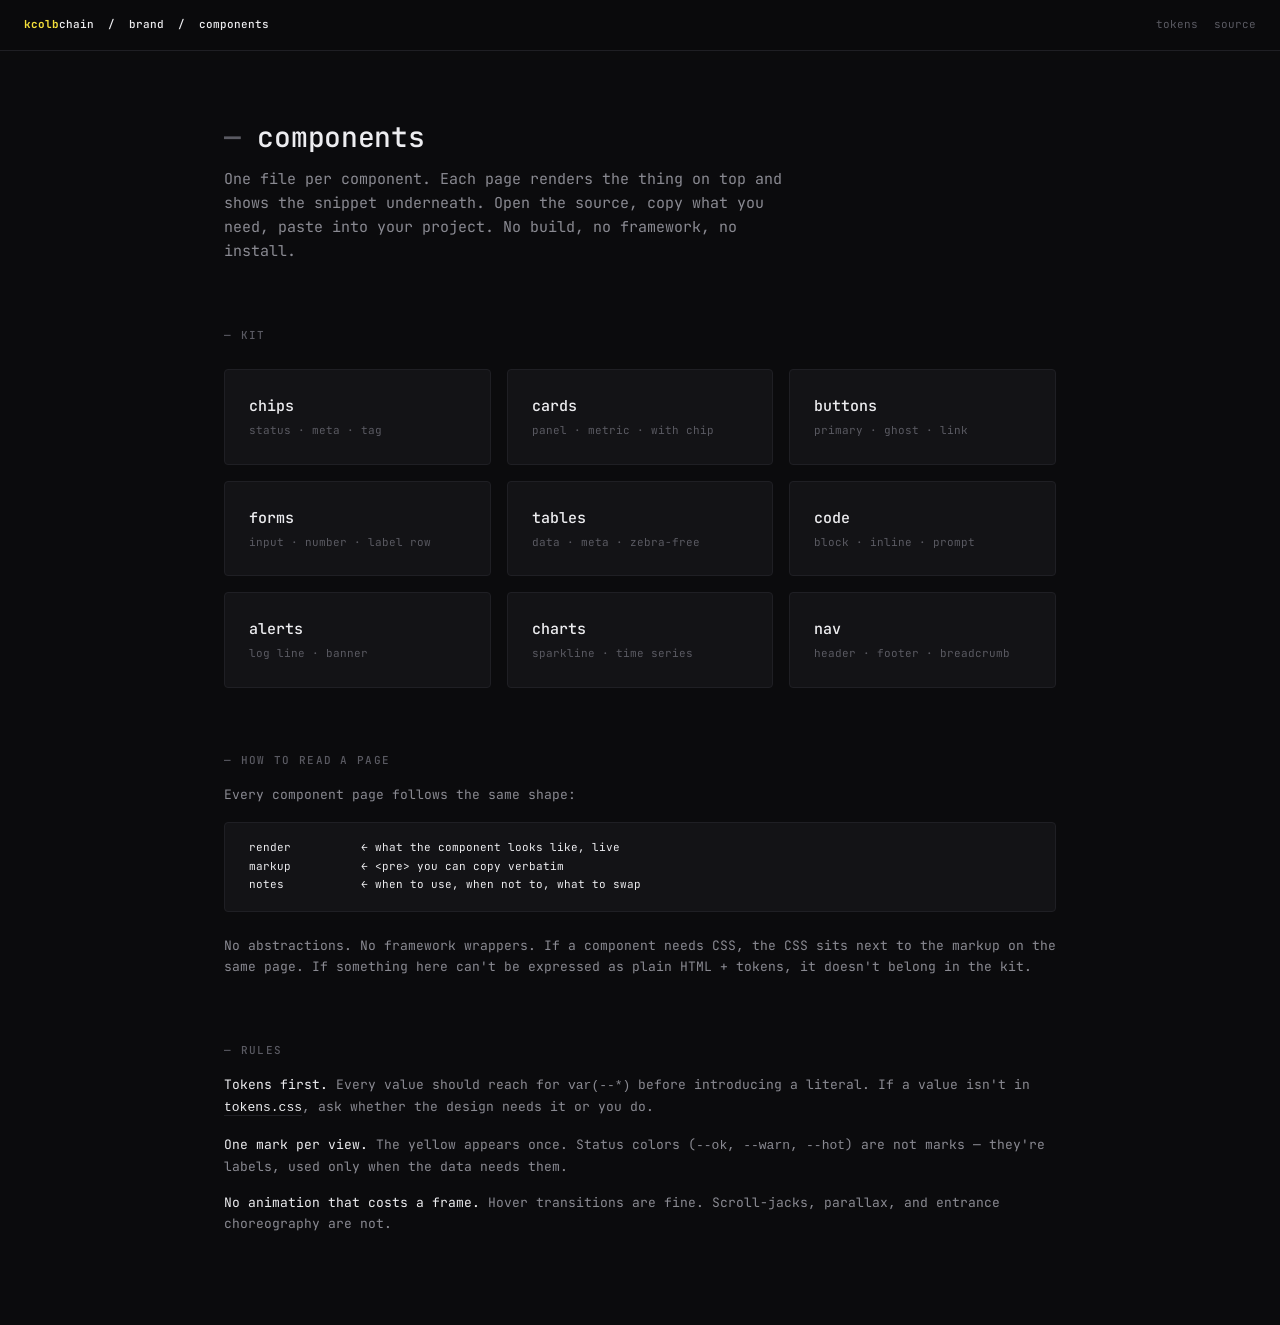
==== pages/index.html @ d0216647 "feat: add component kit under pages/ Expand the brand kit from "tokens-only" into a runnable compone" ====
<!doctype html>
<html lang="en">
<head>
  <meta charset="utf-8" />
  <meta name="viewport" content="width=device-width, initial-scale=1" />
  <title>kcolbchain — components</title>
  <meta name="description" content="The kcolbchain component kit. One file per component. Copy what you need." />
  <link rel="preconnect" href="https://fonts.googleapis.com" />
  <link rel="preconnect" href="https://fonts.gstatic.com" crossorigin />
  <link href="https://fonts.googleapis.com/css2?family=JetBrains+Mono:wght@400;500;700&display=swap" rel="stylesheet" />
  <link rel="stylesheet" href="../tokens.css" />
  <link rel="stylesheet" href="page.css" />
</head>
<body>

<header class="kit">
  <a class="wm" href="../"><em>kcolb</em>chain &nbsp;/&nbsp; brand &nbsp;/&nbsp; components</a>
  <nav>
    <a href="../">tokens</a>
    <a href="https://github.com/kcolbchain/brand">source</a>
  </nav>
</header>

<main class="kit">

  <h1>components</h1>
  <p class="lead">One file per component. Each page renders the thing on top and shows the snippet underneath. Open the source, copy what you need, paste into your project. No build, no framework, no install.</p>

  <h2>kit</h2>
  <div class="kit-grid">
    <a class="tile" href="chips.html">
      <div class="tile-name">chips</div>
      <div class="tile-meta">status · meta · tag</div>
    </a>
    <a class="tile" href="cards.html">
      <div class="tile-name">cards</div>
      <div class="tile-meta">panel · metric · with chip</div>
    </a>
    <a class="tile" href="buttons.html">
      <div class="tile-name">buttons</div>
      <div class="tile-meta">primary · ghost · link</div>
    </a>
    <a class="tile" href="forms.html">
      <div class="tile-name">forms</div>
      <div class="tile-meta">input · number · label row</div>
    </a>
    <a class="tile" href="tables.html">
      <div class="tile-name">tables</div>
      <div class="tile-meta">data · meta · zebra-free</div>
    </a>
    <a class="tile" href="code.html">
      <div class="tile-name">code</div>
      <div class="tile-meta">block · inline · prompt</div>
    </a>
    <a class="tile" href="alerts.html">
      <div class="tile-name">alerts</div>
      <div class="tile-meta">log line · banner</div>
    </a>
    <a class="tile" href="charts.html">
      <div class="tile-name">charts</div>
      <div class="tile-meta">sparkline · time series</div>
    </a>
    <a class="tile" href="nav.html">
      <div class="tile-name">nav</div>
      <div class="tile-meta">header · footer · breadcrumb</div>
    </a>
  </div>

  <h2>how to read a page</h2>
  <p>Every component page follows the same shape:</p>
  <pre><code>render          ← what the component looks like, live
markup          ← &lt;pre&gt; you can copy verbatim
notes           ← when to use, when not to, what to swap</code></pre>

  <p>No abstractions. No framework wrappers. If a component needs CSS, the CSS sits next to the markup on the same page. If something here can't be expressed as plain HTML + tokens, it doesn't belong in the kit.</p>

  <h2>rules</h2>
  <p><span class="fg">Tokens first.</span> Every value should reach for <code>var(--*)</code> before introducing a literal. If a value isn't in <a href="../tokens.css"><code>tokens.css</code></a>, ask whether the design needs it or you do.</p>
  <p><span class="fg">One mark per view.</span> The yellow appears once. Status colors (<code>--ok</code>, <code>--warn</code>, <code>--hot</code>) are not marks — they're labels, used only when the data needs them.</p>
  <p><span class="fg">No animation that costs a frame.</span> Hover transitions are fine. Scroll-jacks, parallax, and entrance choreography are not.</p>

</main>

</body>
</html>
---- tokens.css ----
/* kcolbchain — design tokens
 * One typeface. Three colors. A spacing scale.
 * Space is the design; restraint is the brand.
 */
:root {
  /* Surfaces — near-black, one elevation, hairline borders */
  --bg:        #0b0b0d;
  --bg-elev:   #131316;
  --line:      #1f1f24;

  /* Type — three weights of grey, nothing more */
  --fg:        #ededf0;
  --fg-muted:  #8a8a92;
  --fg-faint:  #5a5a62;

  /* The mark — used once per view, by intent */
  --mark:      #f5e03a;
  --mark-soft: rgba(245, 224, 58, 0.14);

  /* State — for status only, never branding. The mark stays the mark.
   * Desaturated on purpose so a status chip never out-shouts content. */
  --ok:        #6ec07a;
  --warn:      #d8b04d;
  --hot:       #d97171;
  --ok-soft:   rgba(110, 192, 122, 0.14);
  --warn-soft: rgba(216, 176, 77, 0.14);
  --hot-soft:  rgba(217, 113, 113, 0.14);

  /* Type system — JetBrains Mono, with system mono as fallback */
  --font: 'JetBrains Mono', ui-monospace, SFMono-Regular, Menlo, Consolas, monospace;
  --t-1:  11px;   /* labels, captions */
  --t-2:  13px;   /* body */
  --t-3:  15px;   /* emphasis */
  --t-4:  20px;   /* subhead */
  --t-5:  28px;   /* section heading */
  --t-6:  44px;   /* wordmark */

  /* Space — the brand. Scale roughly doubles. */
  --s-1: 4px;
  --s-2: 8px;
  --s-3: 16px;
  --s-4: 24px;
  --s-5: 40px;
  --s-6: 64px;
  --s-7: 96px;
  --s-8: 160px;

  /* Structure */
  --col:    720px;
  --radius: 4px;
}
---- pages/page.css ----
/* Shared chrome for component snippet pages.
 * Imports tokens.css from the parent dir. Keep this file thin: layout only,
 * never component visuals (those live inline in each page so the snippet
 * and the render are read together).
 */
* { margin: 0; padding: 0; box-sizing: border-box; }
html { scroll-behavior: smooth; }
body {
  font-family: var(--font);
  font-size: var(--t-2);
  line-height: 1.6;
  background: var(--bg);
  color: var(--fg-muted);
  -webkit-font-smoothing: antialiased;
}

a {
  color: var(--fg);
  text-decoration: none;
  border-bottom: 1px solid var(--line);
}
a:hover { color: var(--mark); border-bottom-color: var(--mark); }

/* Top bar — breadcrumb back to /brand/, list of sibling pages */
header.kit {
  position: sticky; top: 0;
  display: flex; align-items: center; justify-content: space-between;
  padding: var(--s-3) var(--s-4);
  font-size: var(--t-1);
  background: rgba(11, 11, 13, 0.85);
  backdrop-filter: blur(8px);
  border-bottom: 1px solid var(--line);
  z-index: 10;
  gap: var(--s-3);
  flex-wrap: wrap;
}
header.kit .wm { color: var(--fg); font-weight: 500; border-bottom: none; }
header.kit .wm em { color: var(--mark); font-style: normal; font-weight: 700; }
header.kit nav { display: flex; gap: var(--s-3); flex-wrap: wrap; }
header.kit nav a { color: var(--fg-faint); border-bottom: none; }
header.kit nav a:hover { color: var(--fg); border-bottom: none; }
header.kit nav a.here { color: var(--fg); }

main.kit {
  max-width: 880px;
  margin: 0 auto;
  padding: var(--s-6) var(--s-4) var(--s-7);
}

/* Page head */
main.kit > h1 {
  font-size: var(--t-5);
  font-weight: 500;
  color: var(--fg);
  margin-bottom: var(--s-2);
  letter-spacing: -0.01em;
}
main.kit > h1::before { content: '— '; color: var(--fg-faint); }
main.kit > .lead {
  font-size: var(--t-3);
  color: var(--fg-muted);
  margin-bottom: var(--s-5);
  max-width: 62ch;
}

/* Section heading inside a page */
main.kit h2 {
  font-size: var(--t-1);
  font-weight: 500;
  text-transform: uppercase;
  letter-spacing: 0.12em;
  color: var(--fg-faint);
  margin: var(--s-6) 0 var(--s-3);
}
main.kit h2::before { content: '— '; color: var(--fg-faint); }
main.kit p + p { margin-top: var(--s-3); }
main.kit p .fg { color: var(--fg); }

/* The snippet block — render on top, code below.
 * Stacked so you read render → code in a single eye-line. No tabs, no toggles. */
.snippet {
  display: block;
  border: 1px solid var(--line);
  border-radius: var(--radius);
  background: var(--bg-elev);
  margin-bottom: var(--s-4);
  overflow: hidden;
}
.snippet > .render {
  padding: var(--s-4);
  background: var(--bg);
  border-bottom: 1px solid var(--line);
}
.snippet > .render.flow > * + * { margin-top: var(--s-2); }
.snippet > .render.row { display: flex; gap: var(--s-3); flex-wrap: wrap; align-items: center; }
.snippet > pre {
  margin: 0;
  padding: var(--s-3) var(--s-4);
  font-size: var(--t-1);
  color: var(--fg);
  overflow-x: auto;
  white-space: pre;
}
.snippet > pre code { font-family: var(--font); }

/* Lone code block (no preceding render) */
main.kit > pre {
  background: var(--bg-elev);
  border: 1px solid var(--line);
  border-radius: var(--radius);
  padding: var(--s-3) var(--s-4);
  font-size: var(--t-1);
  color: var(--fg);
  overflow-x: auto;
  margin: var(--s-3) 0 var(--s-4);
}
main.kit > pre code { font-family: var(--font); }

/* Index grid for the components landing */
.kit-grid {
  display: grid;
  grid-template-columns: repeat(auto-fit, minmax(240px, 1fr));
  gap: var(--s-3);
  margin-top: var(--s-4);
}
.kit-grid a.tile {
  display: block;
  padding: var(--s-4);
  border: 1px solid var(--line);
  border-radius: var(--radius);
  background: var(--bg-elev);
  color: var(--fg);
  text-decoration: none;
}
.kit-grid a.tile:hover { border-color: var(--mark); color: var(--mark); }
.kit-grid a.tile .tile-name { font-size: var(--t-3); font-weight: 500; margin-bottom: var(--s-1); }
.kit-grid a.tile .tile-meta { font-size: var(--t-1); color: var(--fg-faint); }

@media (max-width: 560px) {
  main.kit { padding: var(--s-5) var(--s-3) var(--s-6); }
  header.kit { padding: var(--s-3); }
  main.kit > h1 { font-size: var(--t-4); }
}
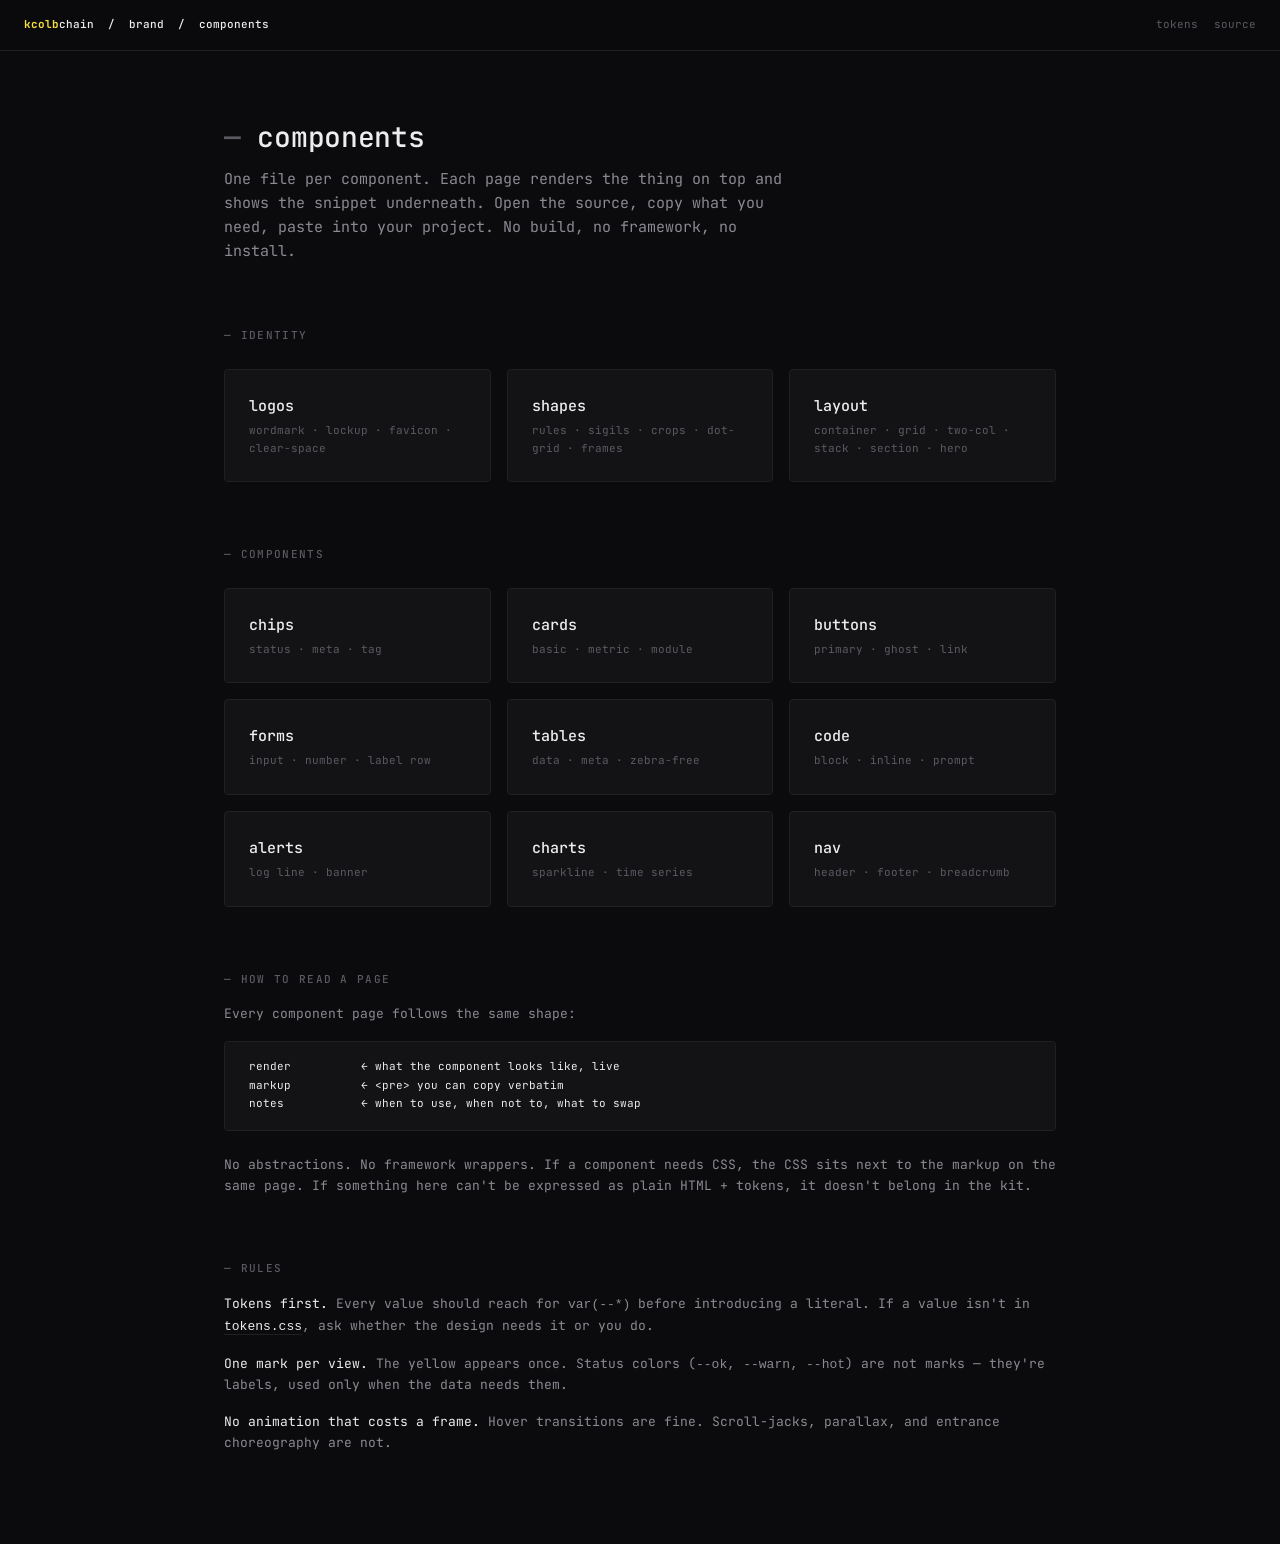
==== commit 78daa3d5: "feat(identity): logos, shapes, layout pages + module card variant Extend the brand kit beyond compon" ====
--- a/pages/index.html
+++ b/pages/index.html
@@ -26,7 +26,23 @@
   <h1>components</h1>
   <p class="lead">One file per component. Each page renders the thing on top and shows the snippet underneath. Open the source, copy what you need, paste into your project. No build, no framework, no install.</p>
 
-  <h2>kit</h2>
+  <h2>identity</h2>
+  <div class="kit-grid">
+    <a class="tile" href="logos.html">
+      <div class="tile-name">logos</div>
+      <div class="tile-meta">wordmark · lockup · favicon · clear-space</div>
+    </a>
+    <a class="tile" href="shapes.html">
+      <div class="tile-name">shapes</div>
+      <div class="tile-meta">rules · sigils · crops · dot-grid · frames</div>
+    </a>
+    <a class="tile" href="layout.html">
+      <div class="tile-name">layout</div>
+      <div class="tile-meta">container · grid · two-col · stack · section · hero</div>
+    </a>
+  </div>
+
+  <h2>components</h2>
   <div class="kit-grid">
     <a class="tile" href="chips.html">
       <div class="tile-name">chips</div>
@@ -34,7 +50,7 @@
     </a>
     <a class="tile" href="cards.html">
       <div class="tile-name">cards</div>
-      <div class="tile-meta">panel · metric · with chip</div>
+      <div class="tile-meta">basic · metric · module</div>
     </a>
     <a class="tile" href="buttons.html">
       <div class="tile-name">buttons</div>
--- a/tokens.css
+++ b/tokens.css
@@ -46,6 +46,7 @@
   --s-8: 160px;
 
   /* Structure */
-  --col:    720px;
-  --radius: 4px;
+  --col:       720px;   /* prose-width column — the default */
+  --col-wide:  1280px;  /* dashboard / wide-canvas — opt-in via .wide */
+  --radius:    4px;
 }
